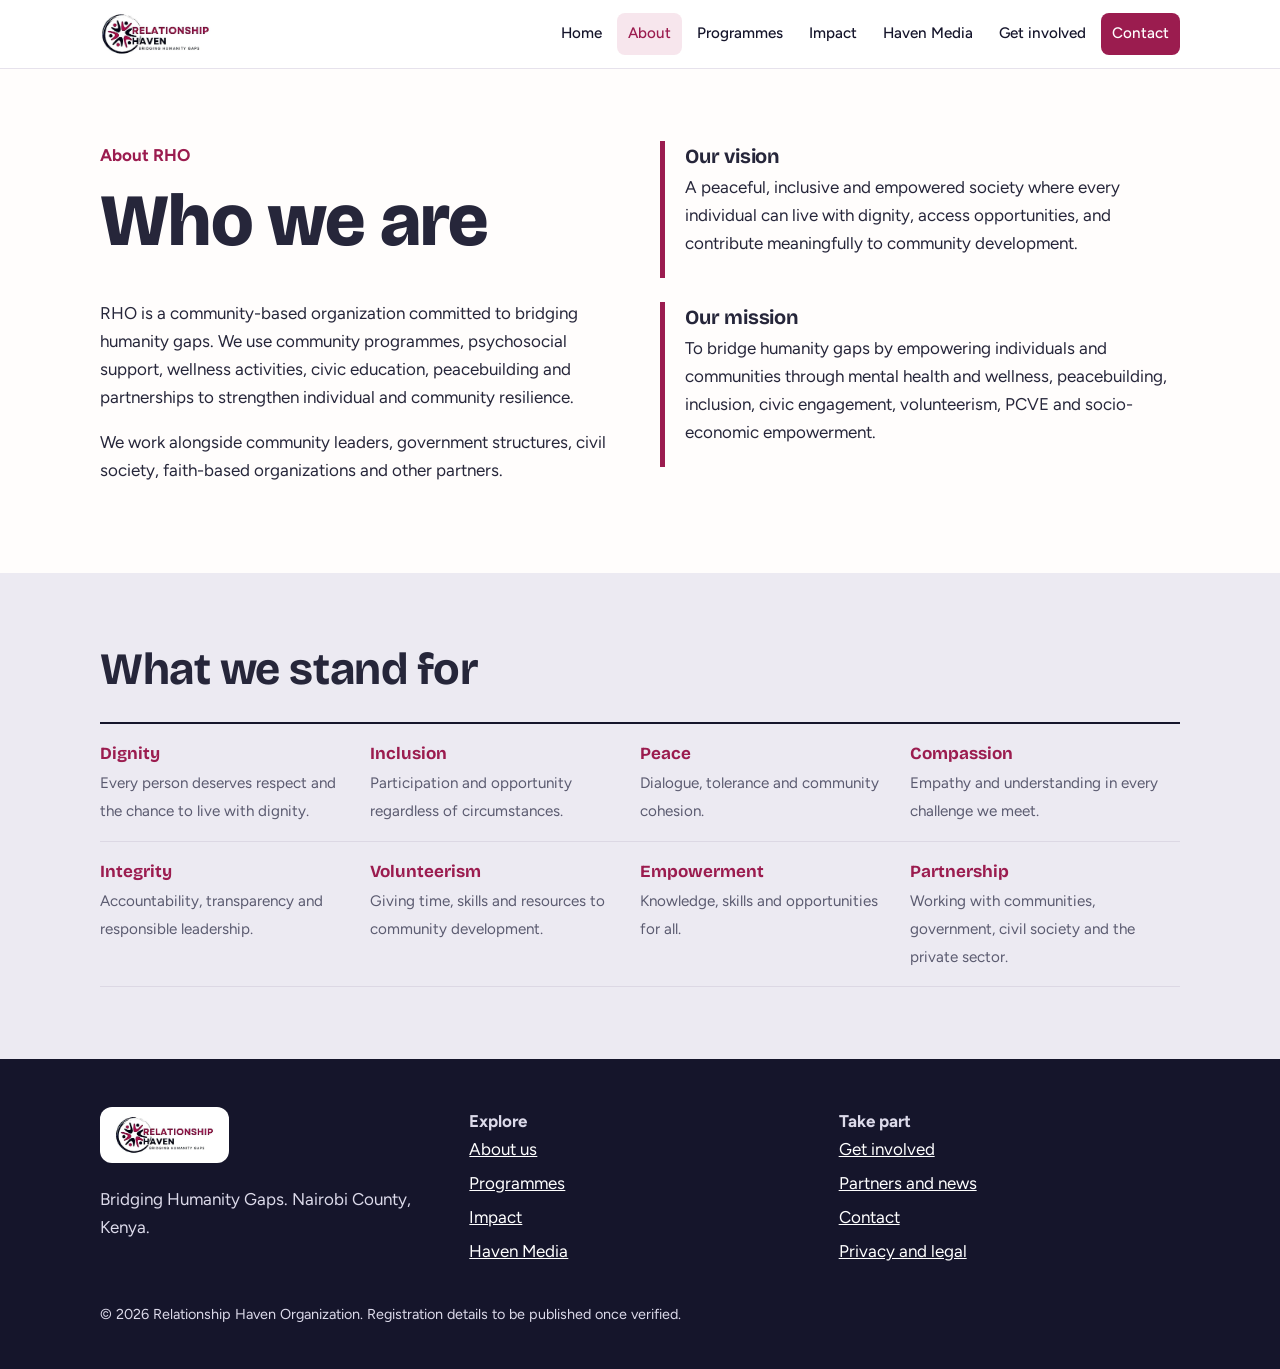
==== about.html @ 0828502a "first commit" ====
<!DOCTYPE html>
<html lang="en">
<head>
<meta charset="utf-8">
<meta name="viewport" content="width=device-width, initial-scale=1, viewport-fit=cover">
<title>About | Relationship Haven Organization</title>
<meta name="description" content="Learn about Relationship Haven Organization, our vision, mission and values.">
<link rel="preconnect" href="https://fonts.googleapis.com">
<link rel="preconnect" href="https://fonts.gstatic.com" crossorigin>
<link href="https://fonts.googleapis.com/css2?family=Bricolage+Grotesque:wght@500;700;800&family=Figtree:wght@400;500;700&display=swap" rel="stylesheet">
<link rel="stylesheet" href="styles.css">
</head>
<body>
<a class="skip" href="#main">Skip to content</a>
<header><div class="wrap bar">
<a href="index.html#home" aria-label="Relationship Haven Organization home"><img src="logo.jpg" alt="Relationship Haven logo: Bridging Humanity Gaps"></a>
<button id="menu" aria-expanded="false" aria-controls="nav">Menu</button>
<nav id="nav" aria-label="Primary"><ul>
<li><a href="index.html">Home</a></li><li><a href="about.html" aria-current="page">About</a></li><li><a href="programmes.html">Programmes</a></li><li><a href="impact.html">Impact</a></li><li><a href="media.html">Haven Media</a></li><li><a href="get-involved.html#involved">Get involved</a></li><li><a href="get-involved.html#contact" class="cta">Contact</a></li>
</ul></nav></div></header>
<main id="main">
<section><div class="wrap two">
<div><p class="slogan">About RHO</p><h1>Who we are</h1>
<p>RHO is a community-based organization committed to bridging humanity gaps. We use community programmes, psychosocial support, wellness activities, civic education, peacebuilding and partnerships to strengthen individual and community resilience.</p>
<p>We work alongside community leaders, government structures, civil society, faith-based organizations and other partners.</p></div>
<div><div class="vm"><h3>Our vision</h3><p>A peaceful, inclusive and empowered society where every individual can live with dignity, access opportunities, and contribute meaningfully to community development.</p></div>
<div class="vm"><h3>Our mission</h3><p>To bridge humanity gaps by empowering individuals and communities through mental health and wellness, peacebuilding, inclusion, civic engagement, volunteerism, PCVE and socio-economic empowerment.</p></div></div>
</div></section>
<section class="alt-bg"><div class="wrap"><h2>What we stand for</h2><div class="vals">
<div><b>Dignity</b><span>Every person deserves respect and the chance to live with dignity.</span></div>
<div><b>Inclusion</b><span>Participation and opportunity regardless of circumstances.</span></div>
<div><b>Peace</b><span>Dialogue, tolerance and community cohesion.</span></div>
<div><b>Compassion</b><span>Empathy and understanding in every challenge we meet.</span></div>
<div><b>Integrity</b><span>Accountability, transparency and responsible leadership.</span></div>
<div><b>Volunteerism</b><span>Giving time, skills and resources to community development.</span></div>
<div><b>Empowerment</b><span>Knowledge, skills and opportunities for all.</span></div>
<div><b>Partnership</b><span>Working with communities, government, civil society and the private sector.</span></div>
</div></div></section>
</main>
<footer><div class="wrap"><div class="fgrid">
<div><span class="logo"><img src="logo.jpg" alt="Relationship Haven"></span><p style="margin-top:14px">Bridging Humanity Gaps. Nairobi County, Kenya.</p></div>
<div><b>Explore</b><ul><li><a href="about.html">About us</a></li><li><a href="programmes.html">Programmes</a></li><li><a href="impact.html">Impact</a></li><li><a href="media.html">Haven Media</a></li></ul></div>
<div><b>Take part</b><ul><li><a href="get-involved.html#involved">Get involved</a></li><li><a href="media.html#partners">Partners and news</a></li><li><a href="get-involved.html#contact">Contact</a></li><li><a href="#" id="pv2">Privacy and legal</a></li></ul></div>
</div><p style="margin-top:32px;font-size:.9rem">&copy; 2026 Relationship Haven Organization. Registration details to be published once verified.</p></div></footer>
<dialog id="dlg" aria-labelledby="dt"><h2 id="dt" style="font-size:1.6rem">Privacy notice</h2>
<p>When you use the contact form, RHO asks only for your name, email address and message, so we can reply. We do not publish referral or personal information. Submitted data is kept only as long as needed and then deleted under RHO's retention practice.</p>
<p>Photographs and video involving children or vulnerable people are used only with proper consent and safeguarding. A full privacy policy and terms will be published here before any wider data collection begins.</p>
<form method="dialog"><button class="btn">Close</button></form></dialog>
<script src="script.js"></script>
</body>
</html>
---- styles.css ----
:root{--crimson:#9b1c4f;--navy:#15152b;--paper:#fffdfc;--rose:#f7e6ed;--mist:#eceaf2;--ink:#26263a;--mute:#5b5b70;--line:#dcd8e4;box-sizing:border-box;padding-top:env(safe-area-inset-top,0px);padding-bottom:env(safe-area-inset-bottom,0px)}
:root:not([data-theme="light"]){}
@media(prefers-color-scheme:dark){:root:not([data-theme="light"]){--paper:#14141f;--rose:#2a1823;--mist:#1d1d2c;--ink:#ecebf3;--mute:#a9a9bd;--line:#35354a;--crimson:#e0507f}:root:not([data-theme="light"]) .node{color:var(--ink);border-color:var(--ink)}}
:root[data-theme="dark"]{--paper:#14141f;--rose:#2a1823;--mist:#1d1d2c;--ink:#ecebf3;--mute:#a9a9bd;--line:#35354a;--crimson:#e0507f}
html{scroll-behavior:smooth;scroll-padding-top:calc(76px + env(safe-area-inset-top,0px))}
*,*:before,*:after{box-sizing:inherit}
body{margin:0;background:var(--paper);color:var(--ink);font:400 1.0625rem/1.65 Figtree,system-ui,sans-serif}
h1,h2,h3{font-family:'Bricolage Grotesque',Figtree,sans-serif;line-height:1.1;margin:0 0 .5em;letter-spacing:-.01em}
h1{font-size:clamp(2.4rem,6.5vw,4.6rem);font-weight:800}
h2{font-size:clamp(1.8rem,4vw,2.8rem);font-weight:700}
h3{font-size:1.25rem;font-weight:700}
p{margin:0 0 1em;max-width:68ch}
a{color:var(--crimson)}
:focus-visible{outline:3px solid var(--crimson);outline-offset:3px;border-radius:4px}
.wrap{max-width:1120px;margin:0 auto;padding:0 20px}
section{padding:72px 0}
.js main>section.reveal{opacity:0;transform:translateY(18px);transition:opacity .55s ease var(--reveal-delay,0ms),transform .55s ease var(--reveal-delay,0ms)}
.js main>section.reveal.is-visible{opacity:1;transform:translateY(0)}
.skip{position:absolute;left:-999px;top:8px;background:var(--navy);color:#fff;padding:10px 14px;z-index:99}.skip:focus{left:8px}
header{position:sticky;top:0;z-index:20;background:#fff;border-bottom:1px solid #e6e2ec;padding-top:env(safe-area-inset-top,0px)}
.bar{display:flex;align-items:center;justify-content:space-between;height:68px}
.bar img{height:44px;width:auto;display:block}
nav ul{display:flex;gap:4px;list-style:none;margin:0;padding:0}
nav a{display:block;padding:8px 11px;color:#15152b;text-decoration:none;font-weight:500;font-size:.95rem;border-radius:8px;transition:background-color .18s ease,color .18s ease}
nav a:hover{background:#f7e6ed}
nav a[aria-current="page"]{background:var(--rose);color:var(--crimson)}
nav a.cta{background:#9b1c4f;color:#fff}
nav a.cta[aria-current="page"]{background:var(--navy);color:#fff}
#menu{display:none;background:none;border:1px solid #cfc9da;border-radius:8px;padding:8px 12px;font:inherit;color:#15152b;cursor:pointer}
@media(max-width:900px){#menu{display:block}nav{position:absolute;left:0;right:0;top:100%;background:#fff;border-bottom:1px solid #e6e2ec;display:none;padding:8px 20px 16px}nav.open{display:block}nav ul{flex-direction:column}}
.btn{display:inline-block;padding:13px 24px;border-radius:999px;font-weight:700;text-decoration:none;border:2px solid var(--crimson);background:var(--crimson);color:#fff;cursor:pointer;font-family:inherit;font-size:1rem;transition:transform .18s ease,box-shadow .18s ease}
.btn:hover{transform:translateY(-2px);box-shadow:0 5px 14px rgba(21,21,43,.16)}
.btn.alt{background:transparent;color:var(--crimson)}
.hero{padding:88px 0 72px;background:linear-gradient(180deg,var(--rose),var(--paper))}
.js .hero .slogan,.js .hero h1,.js .hero .lead,.js .hero .row{animation:hero-rise .7s cubic-bezier(.2,.7,.2,1) both}
.js .hero .slogan{animation-delay:80ms}
.js .hero h1{animation-delay:160ms}
.js .hero .lead{animation-delay:240ms}
.js .hero .row{animation-delay:320ms}
@keyframes hero-rise{from{opacity:0;transform:translateY(20px)}to{opacity:1;transform:translateY(0)}}
.hero p.lead{font-size:1.25rem;color:var(--mute)}
.row{display:flex;gap:12px;flex-wrap:wrap;margin-top:28px}
.slogan{font-weight:700;color:var(--crimson);margin-bottom:12px}
.two{display:grid;grid-template-columns:1fr 1fr;gap:40px;align-items:start}
@media(max-width:800px){.two{grid-template-columns:1fr}section{padding:52px 0}}
.vm{border-left:5px solid var(--crimson);padding:4px 0 4px 20px;margin-bottom:24px}
.vm h3{margin-bottom:6px}
.vals{display:grid;grid-template-columns:repeat(auto-fit,minmax(230px,1fr));gap:0;border-top:2px solid var(--navy);margin-top:28px}
.vals div{padding:16px 20px 16px 0;border-bottom:1px solid var(--line)}
.vals b{font-family:'Bricolage Grotesque',sans-serif;color:var(--crimson);display:block}
.vals span{color:var(--mute);font-size:.95rem}
.alt-bg{background:var(--mist)}
/* programme ring: the one memorable element */
.ringbox{display:grid;grid-template-columns:minmax(300px,440px) 1fr;gap:48px;align-items:center}
@media(max-width:860px){.ringbox{grid-template-columns:1fr}}
.ring{position:relative;width:100%;max-width:440px;aspect-ratio:1;margin:0 auto}
.ring:before{content:"";position:absolute;inset:11%;border:6px solid var(--navy);border-radius:50%;border-right-color:transparent;transform:rotate(-30deg);animation:ring-arrive .8s ease-out both}
@keyframes ring-arrive{from{opacity:0;transform:rotate(-90deg) scale(.88)}to{opacity:1;transform:rotate(-30deg) scale(1)}}
.ring .hub{position:absolute;inset:34%;display:grid;place-items:center;text-align:center;font:700 .95rem/1.2 'Bricolage Grotesque',sans-serif;color:var(--crimson)}
.node{position:absolute;width:76px;height:76px;margin:-38px 0 0 -38px;border-radius:50%;border:3px solid var(--navy);background:var(--paper);color:var(--navy);font:700 .72rem/1.1 Figtree,sans-serif;cursor:pointer;padding:4px;animation:node-arrive .45s cubic-bezier(.2,.7,.2,1) both}
@keyframes node-arrive{from{opacity:0;transform:scale(.65)}to{opacity:1;transform:scale(1)}}
.node[aria-selected="true"]{background:var(--crimson);border-color:var(--crimson);color:#fff;transform:scale(1.14);transition:transform .2s}
:root[data-theme="dark"] .node{color:var(--ink);border-color:var(--ink)}
.panel h3{font-size:1.8rem;color:var(--crimson)}
.panel ul{padding-left:1.1em;margin:0 0 1em;columns:2;column-gap:28px}
.panel li{margin-bottom:6px;break-inside:avoid}
@media(max-width:500px){.panel ul{columns:1}}
.empty{border:2px dashed var(--line);border-radius:14px;padding:22px;color:var(--mute);background:var(--paper)}
.empty b{color:var(--ink);display:block;margin-bottom:4px}
.grid3{display:grid;grid-template-columns:repeat(auto-fit,minmax(250px,1fr));gap:20px;margin-top:24px}
.path{border-top:5px solid var(--crimson);background:var(--paper);padding:20px;border-radius:0 0 12px 12px;transition:transform .2s ease,box-shadow .2s ease}
.path:hover,.path:focus-within{transform:translateY(-3px);box-shadow:0 8px 20px rgba(21,21,43,.12)}
.path p{font-size:.97rem;color:var(--mute)}
form{display:grid;gap:14px;max-width:560px}
label{font-weight:700;font-size:.95rem;display:grid;gap:5px}
input,select,textarea{font:inherit;padding:11px 12px;border:2px solid var(--line);border-radius:10px;background:var(--paper);color:var(--ink);width:100%}
.err{color:#b3123f;font-weight:500;font-size:.88rem;min-height:1em}
:root[data-theme="dark"] .err{color:#ff8aa8}
.chk{display:flex;gap:10px;font-weight:400;align-items:flex-start}.chk input{width:auto;margin-top:6px}
.hp{position:absolute;left:-9999px;width:1px;height:1px;opacity:0;overflow:hidden;padding:0;border:0;pointer-events:none}
#status{padding:14px;border-radius:10px;background:var(--rose);display:none}
footer{background:var(--navy);color:#dcdaea;padding:48px 0 28px}
footer a{color:#fff}
footer .logo{background:#fff;display:inline-block;padding:8px 14px;border-radius:12px}
footer img{height:40px;display:block}
.fgrid{display:grid;grid-template-columns:repeat(auto-fit,minmax(200px,1fr));gap:28px}
footer ul{list-style:none;padding:0;margin:0}footer li{margin-bottom:6px}
dialog{max-width:640px;border:0;border-radius:16px;padding:28px;background:var(--paper);color:var(--ink)}
dialog::backdrop{background:rgba(21,21,43,.6)}
@media(prefers-reduced-motion:reduce){*,*:before,*:after{transition:none!important;animation:none!important;scroll-behavior:auto!important}.js main>section.reveal{opacity:1;transform:none}}
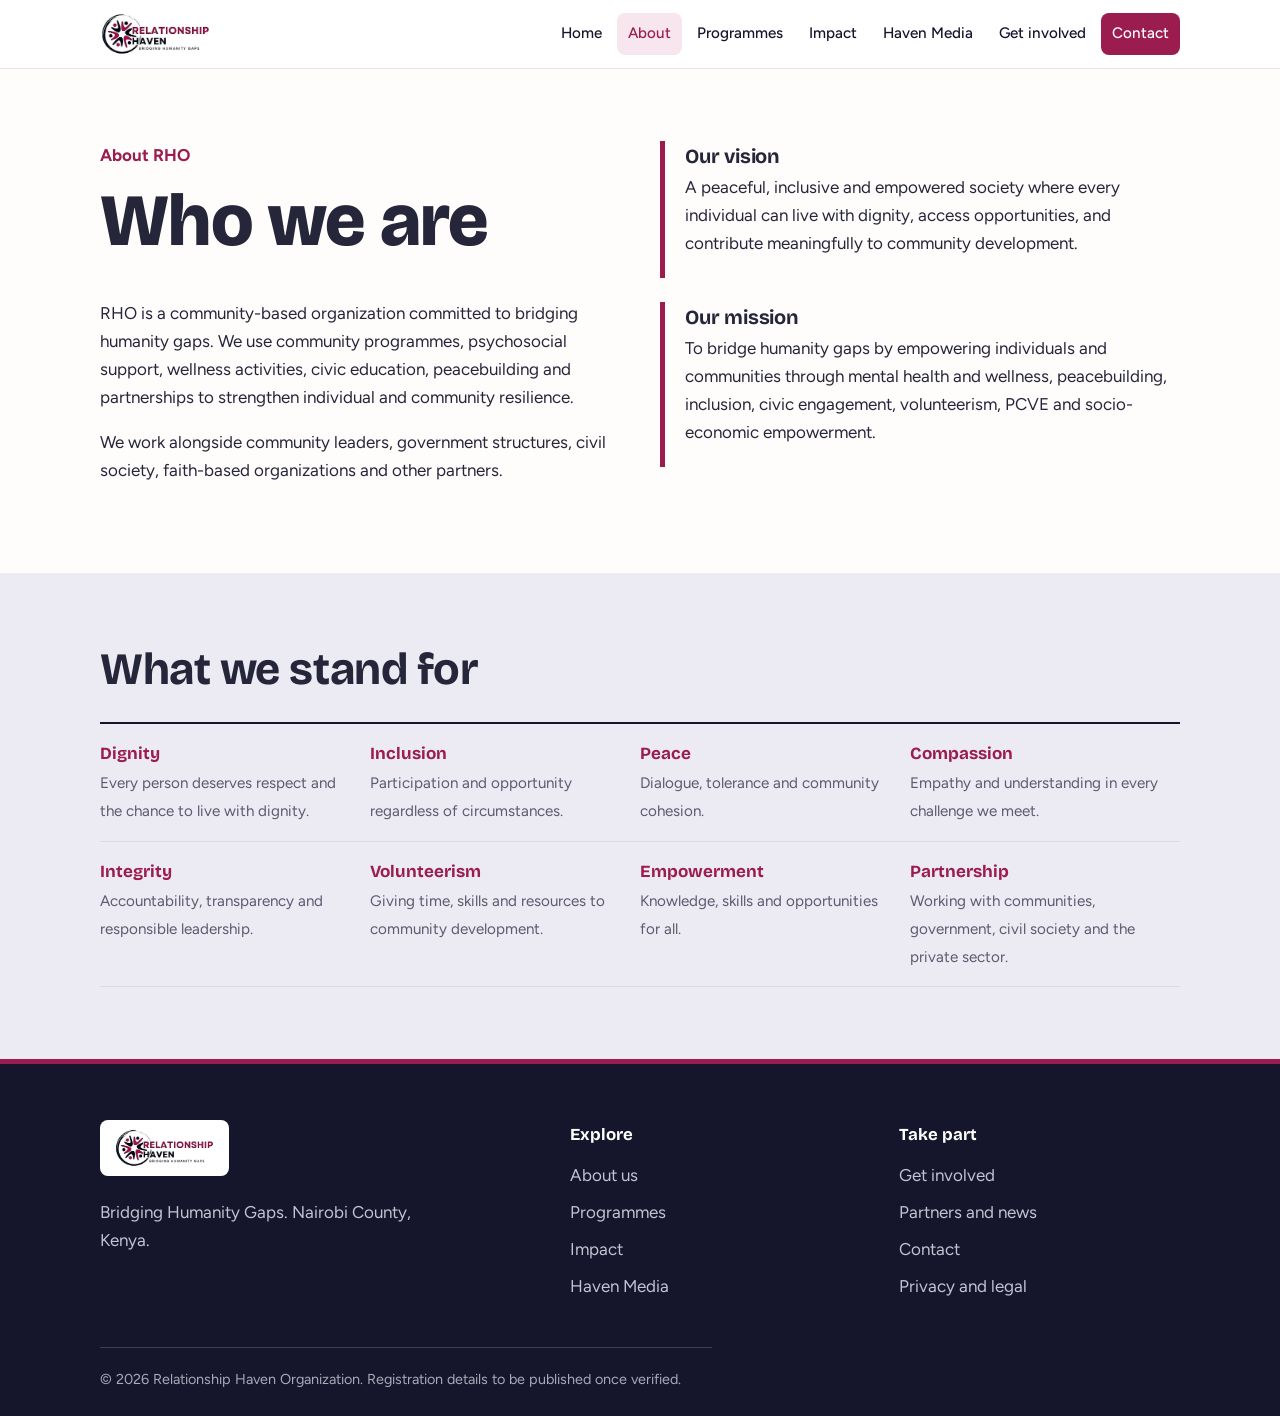
==== commit 53f87917: "updates" ====
--- a/about.html
+++ b/about.html
@@ -14,7 +14,7 @@
 <a class="skip" href="#main">Skip to content</a>
 <header><div class="wrap bar">
 <a href="index.html#home" aria-label="Relationship Haven Organization home"><img src="logo.jpg" alt="Relationship Haven logo: Bridging Humanity Gaps"></a>
-<button id="menu" aria-expanded="false" aria-controls="nav">Menu</button>
+<button id="menu" aria-label="Toggle menu" aria-expanded="false" aria-controls="nav"><span class="menu-icon" aria-hidden="true"><span></span><span></span><span></span></span></button>
 <nav id="nav" aria-label="Primary"><ul>
 <li><a href="index.html">Home</a></li><li><a href="about.html" aria-current="page">About</a></li><li><a href="programmes.html">Programmes</a></li><li><a href="impact.html">Impact</a></li><li><a href="media.html">Haven Media</a></li><li><a href="get-involved.html#involved">Get involved</a></li><li><a href="get-involved.html#contact" class="cta">Contact</a></li>
 </ul></nav></div></header>
--- a/styles.css
+++ b/styles.css
@@ -1,5 +1,11 @@
 :root{--crimson:#9b1c4f;--navy:#15152b;--paper:#fffdfc;--rose:#f7e6ed;--mist:#eceaf2;--ink:#26263a;--mute:#5b5b70;--line:#dcd8e4;box-sizing:border-box;padding-top:env(safe-area-inset-top,0px);padding-bottom:env(safe-area-inset-bottom,0px)}
 :root:not([data-theme="light"]){}
+@media(prefers-color-scheme:dark){:root:not([data-theme="light"]){--paper:#14141f;--rose:#2a1823;--mist:#1d1d2c;--ink:#ecebf3;--mute:#a9a9bd;--line:#35354a;--crimson:#e0507f}:root:not([data-theme="light"]) .node{color:var(--ink);border-color:var(--ink)}}
+:root[data-theme="dark"]{--paper:#14141f;--rose:#2a1823;--mist:#1d1d2c;--ink:#ecebf3;--mute:#a9a9bd;--line:#35354a;--crimson:#e0507f}
+html{scroll-behavior:smooth;scroll-padding-top:calc(76px + env(safe-area-inset-top,0px))}
+*,*:before,*:after{box-sizing:inherit}
+:root{--crimson:#9b1c4f;--navy:#15152b;--paper:#fffdfc;--rose:#f7e6ed;--mist:#eceaf2;--ink:#26263a;--mute:#5b5b70;--line:#dcd8e4;box-sizing:border-box;padding-top:env(safe-area-inset-top,0px);padding-bottom:env(safe-area-inset-bottom,0px)}
+:root:not([data-theme="light"]){ }
 @media(prefers-color-scheme:dark){:root:not([data-theme="light"]){--paper:#14141f;--rose:#2a1823;--mist:#1d1d2c;--ink:#ecebf3;--mute:#a9a9bd;--line:#35354a;--crimson:#e0507f}:root:not([data-theme="light"]) .node{color:var(--ink);border-color:var(--ink)}}
 :root[data-theme="dark"]{--paper:#14141f;--rose:#2a1823;--mist:#1d1d2c;--ink:#ecebf3;--mute:#a9a9bd;--line:#35354a;--crimson:#e0507f}
 html{scroll-behavior:smooth;scroll-padding-top:calc(76px + env(safe-area-inset-top,0px))}
@@ -26,8 +32,10 @@
 nav a[aria-current="page"]{background:var(--rose);color:var(--crimson)}
 nav a.cta{background:#9b1c4f;color:#fff}
 nav a.cta[aria-current="page"]{background:var(--navy);color:#fff}
-#menu{display:none;background:none;border:1px solid #cfc9da;border-radius:8px;padding:8px 12px;font:inherit;color:#15152b;cursor:pointer}
-@media(max-width:900px){#menu{display:block}nav{position:absolute;left:0;right:0;top:100%;background:#fff;border-bottom:1px solid #e6e2ec;display:none;padding:8px 20px 16px}nav.open{display:block}nav ul{flex-direction:column}}
+#menu{display:none;background:none;border:1px solid #cfc9da;border-radius:8px;width:46px;height:42px;padding:0;cursor:pointer;line-height:0;align-items:center;justify-content:center}
+#menu .menu-icon{display:grid;gap:4px;width:20px;height:16px}
+#menu .menu-icon span{display:block;width:100%;height:2px;background:#15152b;border-radius:999px}
+@media(max-width:900px){#menu{display:flex}nav{position:absolute;left:0;right:0;top:100%;background:#fff;border-bottom:1px solid #e6e2ec;display:none;padding:8px 20px 16px}nav.open{display:block}nav ul{flex-direction:column}}
 .btn{display:inline-block;padding:13px 24px;border-radius:999px;font-weight:700;text-decoration:none;border:2px solid var(--crimson);background:var(--crimson);color:#fff;cursor:pointer;font-family:inherit;font-size:1rem;transition:transform .18s ease,box-shadow .18s ease}
 .btn:hover{transform:translateY(-2px);box-shadow:0 5px 14px rgba(21,21,43,.16)}
 .btn.alt{background:transparent;color:var(--crimson)}
@@ -79,12 +87,17 @@
 .chk{display:flex;gap:10px;font-weight:400;align-items:flex-start}.chk input{width:auto;margin-top:6px}
 .hp{position:absolute;left:-9999px;width:1px;height:1px;opacity:0;overflow:hidden;padding:0;border:0;pointer-events:none}
 #status{padding:14px;border-radius:10px;background:var(--rose);display:none}
-footer{background:var(--navy);color:#dcdaea;padding:48px 0 28px}
-footer a{color:#fff}
-footer .logo{background:#fff;display:inline-block;padding:8px 14px;border-radius:12px}
+footer{position:relative;background:var(--navy);color:#dcdaea;padding:56px 0 24px;border-top:5px solid var(--crimson)}
+footer a{color:#fff;text-decoration:none;transition:color .18s ease,transform .18s ease}
+footer a:hover,footer a:focus-visible{color:#ff9cba}
+footer .logo{background:#fff;display:inline-block;padding:8px 14px;border-radius:8px}
 footer img{height:40px;display:block}
-.fgrid{display:grid;grid-template-columns:repeat(auto-fit,minmax(200px,1fr));gap:28px}
-footer ul{list-style:none;padding:0;margin:0}footer li{margin-bottom:6px}
+.fgrid{display:grid;grid-template-columns:minmax(240px,1.5fr) repeat(2,minmax(160px,1fr));gap:48px;padding-bottom:38px}
+.fgrid>div:first-child p{max-width:30ch;color:#c5c3d3}
+.fgrid>div:not(:first-child)>b{display:block;color:#fff;font:700 1.05rem 'Bricolage Grotesque',Figtree,sans-serif;margin:4px 0 16px}
+footer ul{list-style:none;padding:0;margin:0}footer li{margin-bottom:9px}footer li a{color:#c5c3d3}footer li a:hover,footer li a:focus-visible{color:#ff9cba;transform:translateX(3px)}
+footer .fgrid+p{border-top:1px solid rgba(255,255,255,.18);margin:0!important;padding-top:20px;color:#aaa8ba;font-size:.9rem!important}
+@media(max-width:640px){.fgrid{grid-template-columns:1fr 1fr;gap:32px 24px;padding-bottom:28px}.fgrid>div:first-child{grid-column:1/-1}}
 dialog{max-width:640px;border:0;border-radius:16px;padding:28px;background:var(--paper);color:var(--ink)}
 dialog::backdrop{background:rgba(21,21,43,.6)}
 @media(prefers-reduced-motion:reduce){*,*:before,*:after{transition:none!important;animation:none!important;scroll-behavior:auto!important}.js main>section.reveal{opacity:1;transform:none}}
